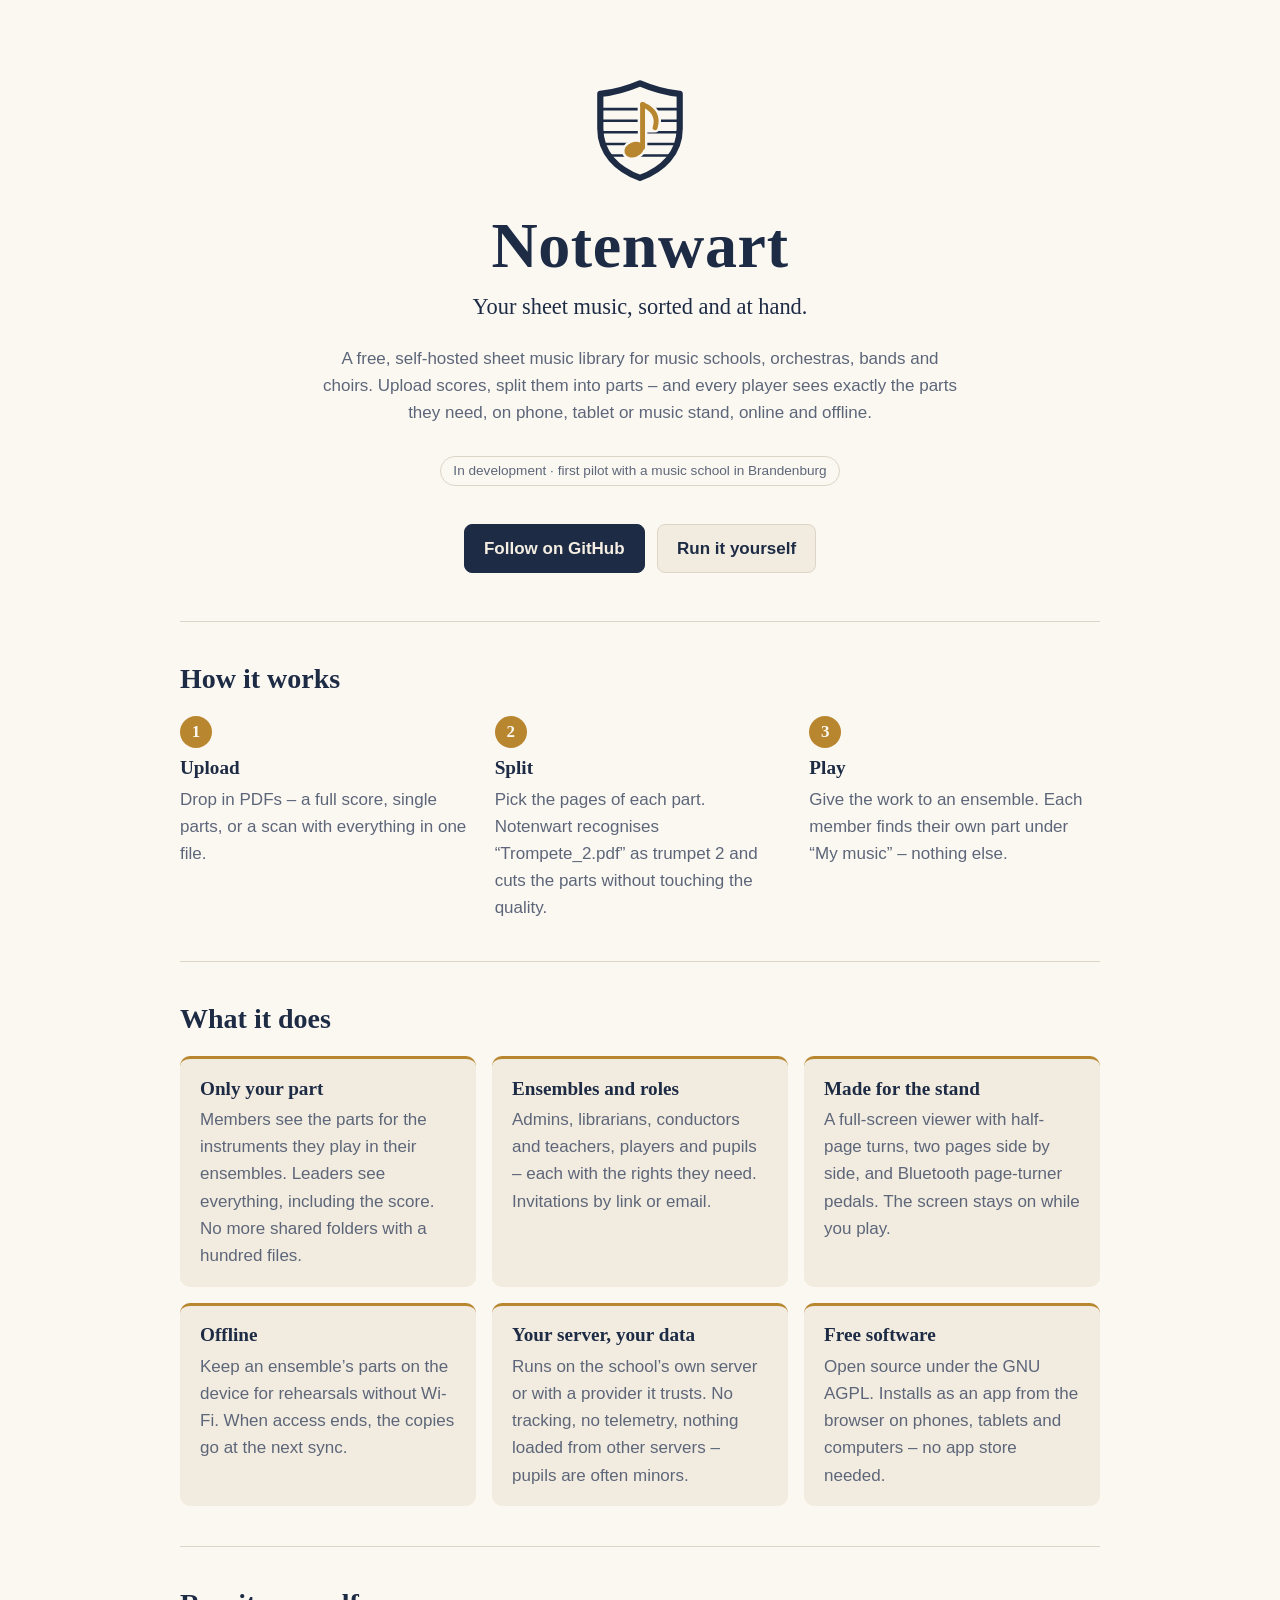
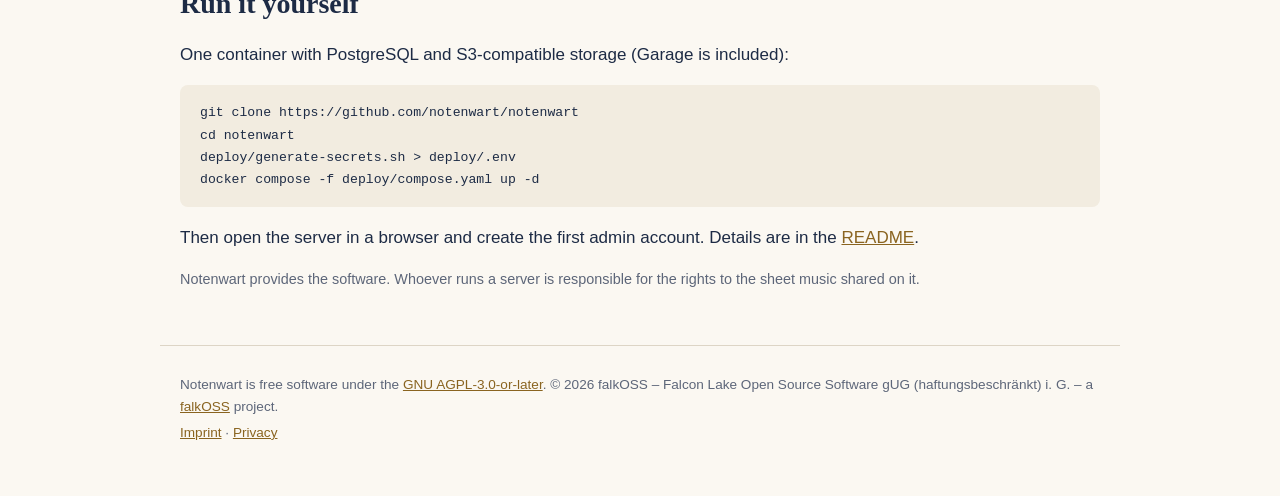
==== index.html @ 872096de "Website for notenwart.app Static one-page site in Notenwart's colours and type, light and dark, with" ====
<!doctype html>
<!-- SPDX-License-Identifier: AGPL-3.0-or-later -->
<html lang="en">
<head>
  <meta charset="utf-8">
  <meta name="viewport" content="width=device-width, initial-scale=1">
  <title>Notenwart – sheet music for schools, orchestras and bands</title>
  <meta name="description" content="Notenwart is a free, self-hosted sheet music library: upload scores, split them into parts, and every player sees exactly the parts they need – online and offline.">
  <meta name="theme-color" content="#F5EFE3" media="(prefers-color-scheme: light)">
  <meta name="theme-color" content="#121A2B" media="(prefers-color-scheme: dark)">
  <link rel="canonical" href="https://notenwart.app/">
  <meta property="og:title" content="Notenwart">
  <meta property="og:description" content="Sheet music for schools, orchestras and bands – every player sees their own part.">
  <meta property="og:image" content="https://notenwart.app/assets/og.png">
  <meta property="og:url" content="https://notenwart.app/">
  <meta property="og:type" content="website">
  <meta name="twitter:card" content="summary_large_image">
  <link rel="icon" href="favicon.ico" sizes="any">
  <link rel="icon" href="favicon.svg" type="image/svg+xml">
  <link rel="apple-touch-icon" href="apple-touch-icon.png">
  <link rel="manifest" href="site.webmanifest">
  <link rel="stylesheet" href="style.css">
</head>
<body>
  <header class="hero">
    <picture>
      <source srcset="assets/mark-dark.svg" media="(prefers-color-scheme: dark)">
      <img class="mark" src="assets/mark-light.svg" alt="" width="132" height="132">
    </picture>
    <h1 class="wordmark">Notenwart</h1>
    <p class="tagline">Your sheet music, sorted and at hand.</p>
    <p class="lead">A free, self-hosted sheet music library for music schools, orchestras, bands and choirs. Upload
      scores, split them into parts – and every player sees exactly the parts they need, on phone, tablet or music
      stand, online and offline.</p>
    <p class="status">In development · first pilot with a music school in Brandenburg</p>
    <nav class="actions">
      <a class="button primary" href="https://github.com/notenwart/notenwart">Follow on GitHub</a>
      <a class="button" href="#self-hosting">Run it yourself</a>
    </nav>
  </header>

  <main>
    <section class="steps" aria-labelledby="how">
      <h2 id="how">How it works</h2>
      <ol>
        <li>
          <h3>Upload</h3>
          <p>Drop in PDFs – a full score, single parts, or a scan with everything in one file.</p>
        </li>
        <li>
          <h3>Split</h3>
          <p>Pick the pages of each part. Notenwart recognises “Trompete_2.pdf” as trumpet 2 and cuts the parts
            without touching the quality.</p>
        </li>
        <li>
          <h3>Play</h3>
          <p>Give the work to an ensemble. Each member finds their own part under “My music” – nothing else.</p>
        </li>
      </ol>
    </section>

    <section aria-labelledby="features">
      <h2 id="features">What it does</h2>
      <div class="features">
        <article>
          <h3>Only your part</h3>
          <p>Members see the parts for the instruments they play in their ensembles. Leaders see everything,
            including the score. No more shared folders with a hundred files.</p>
        </article>
        <article>
          <h3>Ensembles and roles</h3>
          <p>Admins, librarians, conductors and teachers, players and pupils – each with the rights they need.
            Invitations by link or email.</p>
        </article>
        <article>
          <h3>Made for the stand</h3>
          <p>A full-screen viewer with half-page turns, two pages side by side, and Bluetooth page-turner pedals.
            The screen stays on while you play.</p>
        </article>
        <article>
          <h3>Offline</h3>
          <p>Keep an ensemble’s parts on the device for rehearsals without Wi-Fi. When access ends, the copies go
            at the next sync.</p>
        </article>
        <article>
          <h3>Your server, your data</h3>
          <p>Runs on the school’s own server or with a provider it trusts. No tracking, no telemetry, nothing
            loaded from other servers – pupils are often minors.</p>
        </article>
        <article>
          <h3>Free software</h3>
          <p>Open source under the GNU AGPL. Installs as an app from the browser on phones, tablets and computers –
            no app store needed.</p>
        </article>
      </div>
    </section>

    <section id="self-hosting" aria-labelledby="run">
      <h2 id="run">Run it yourself</h2>
      <p>One container with PostgreSQL and S3-compatible storage (Garage is included):</p>
<pre><code>git clone https://github.com/notenwart/notenwart
cd notenwart
deploy/generate-secrets.sh &gt; deploy/.env
docker compose -f deploy/compose.yaml up -d</code></pre>
      <p>Then open the server in a browser and create the first admin account. Details are in the
        <a href="https://github.com/notenwart/notenwart#readme">README</a>.</p>
      <p class="note">Notenwart provides the software. Whoever runs a server is responsible for the rights to the
        sheet music shared on it.</p>
    </section>
  </main>

  <footer>
    <p>Notenwart is free software under the
      <a href="https://github.com/notenwart/notenwart/blob/main/LICENSE">GNU AGPL-3.0-or-later</a>.
      © 2026 falkOSS – Falcon Lake Open Source Software gUG (haftungsbeschränkt) i. G. – a
      <a href="https://falkoss.org">falkOSS</a> project.</p>
    <p><a href="https://falkoss.org/impressum.html">Imprint</a> · <a href="https://falkoss.org/datenschutz.html">Privacy</a></p>
  </footer>
</body>
</html>
---- style.css ----
/* SPDX-License-Identifier: AGPL-3.0-or-later */
/* Colours and type from the brand kit (notenwart/brand/README.md). No external fonts. */
:root {
  color-scheme: light dark;
  --bg: #fbf8f2;
  --surface: #f2ece0;
  --line: #ddd5c6;
  --text: #1d2b45;
  --muted: #5d6679;
  --link: #8a6420;
  --brass: #b8862e;
  --button: #1d2b45;
  --button-text: #f5efe3;
  --serif: Charter, "Bitstream Charter", "Iowan Old Style", Georgia, serif;
  --sans: -apple-system, BlinkMacSystemFont, "Segoe UI", Roboto, sans-serif;
  --mono: Menlo, ui-monospace, SFMono-Regular, Consolas, monospace;
}
@media (prefers-color-scheme: dark) {
  :root {
    --bg: #121a2b;
    --surface: #1d2b45;
    --line: #2e3d5c;
    --text: #f5efe3;
    --muted: #a9b1c2;
    --link: #d9a441;
    --brass: #d9a441;
    --button: #d9a441;
    --button-text: #121a2b;
  }
}

* { box-sizing: border-box; }
html { -webkit-text-size-adjust: 100%; }
body {
  margin: 0;
  background: var(--bg);
  color: var(--text);
  font: 17px/1.6 var(--sans);
}
a { color: var(--link); }
h1, h2, h3 { font-family: var(--serif); font-weight: 600; line-height: 1.2; }
h2 { font-size: 1.75rem; margin: 0 0 1.25rem; }
h3 { font-size: 1.2rem; margin: 0 0 0.4rem; }
code, pre { font-family: var(--mono); font-size: 0.88em; }

.hero, main, footer { max-width: 60rem; margin: 0 auto; padding: 0 1.25rem; }

.hero { text-align: center; padding-top: 4rem; padding-bottom: 3rem; }
.mark { display: block; margin: 0 auto; width: 132px; height: 132px; }
.wordmark { font-size: clamp(2.6rem, 8vw, 4rem); margin: 0.75rem 0 0.25rem; letter-spacing: 0.01em; }
.tagline { font-family: var(--serif); font-size: 1.4rem; margin: 0 0 1.25rem; }
.lead { max-width: 40rem; margin: 0 auto 1rem; color: var(--muted); }
.status {
  display: inline-block;
  font-size: 0.85rem;
  border: 1px solid var(--line);
  border-radius: 999px;
  padding: 0.2rem 0.8rem;
  color: var(--muted);
}
.actions { display: flex; flex-wrap: wrap; gap: 0.75rem; justify-content: center; margin-top: 1.5rem; }
.button {
  display: inline-block;
  padding: 0.65rem 1.2rem;
  border-radius: 8px;
  border: 1px solid var(--line);
  background: var(--surface);
  color: var(--text);
  text-decoration: none;
  font-weight: 600;
}
.button.primary { background: var(--button); border-color: var(--button); color: var(--button-text); }

main section { padding: 2.5rem 0; border-top: 1px solid var(--line); }

.steps ol {
  list-style: none;
  counter-reset: step;
  padding: 0;
  margin: 0;
  display: grid;
  grid-template-columns: repeat(auto-fit, minmax(15rem, 1fr));
  gap: 1.5rem;
}
.steps li { counter-increment: step; }
.steps li::before {
  content: counter(step);
  display: inline-flex;
  align-items: center;
  justify-content: center;
  width: 2rem;
  height: 2rem;
  border-radius: 50%;
  background: var(--brass);
  color: var(--bg);
  font-family: var(--serif);
  font-weight: 600;
  margin-bottom: 0.5rem;
}
.steps p, .features p { margin: 0; color: var(--muted); }

.features {
  display: grid;
  grid-template-columns: repeat(auto-fit, minmax(16rem, 1fr));
  gap: 1rem;
}
.features article {
  background: var(--surface);
  border-radius: 10px;
  padding: 1.1rem 1.25rem;
  border-top: 3px solid var(--brass);
}

pre {
  background: var(--surface);
  border-radius: 8px;
  padding: 1rem 1.25rem;
  overflow-x: auto;
  line-height: 1.5;
}
.note { font-size: 0.9rem; color: var(--muted); }

footer {
  border-top: 1px solid var(--line);
  padding-top: 1.5rem;
  padding-bottom: 3rem;
  font-size: 0.85rem;
  color: var(--muted);
}
footer p { margin: 0.25rem 0; }
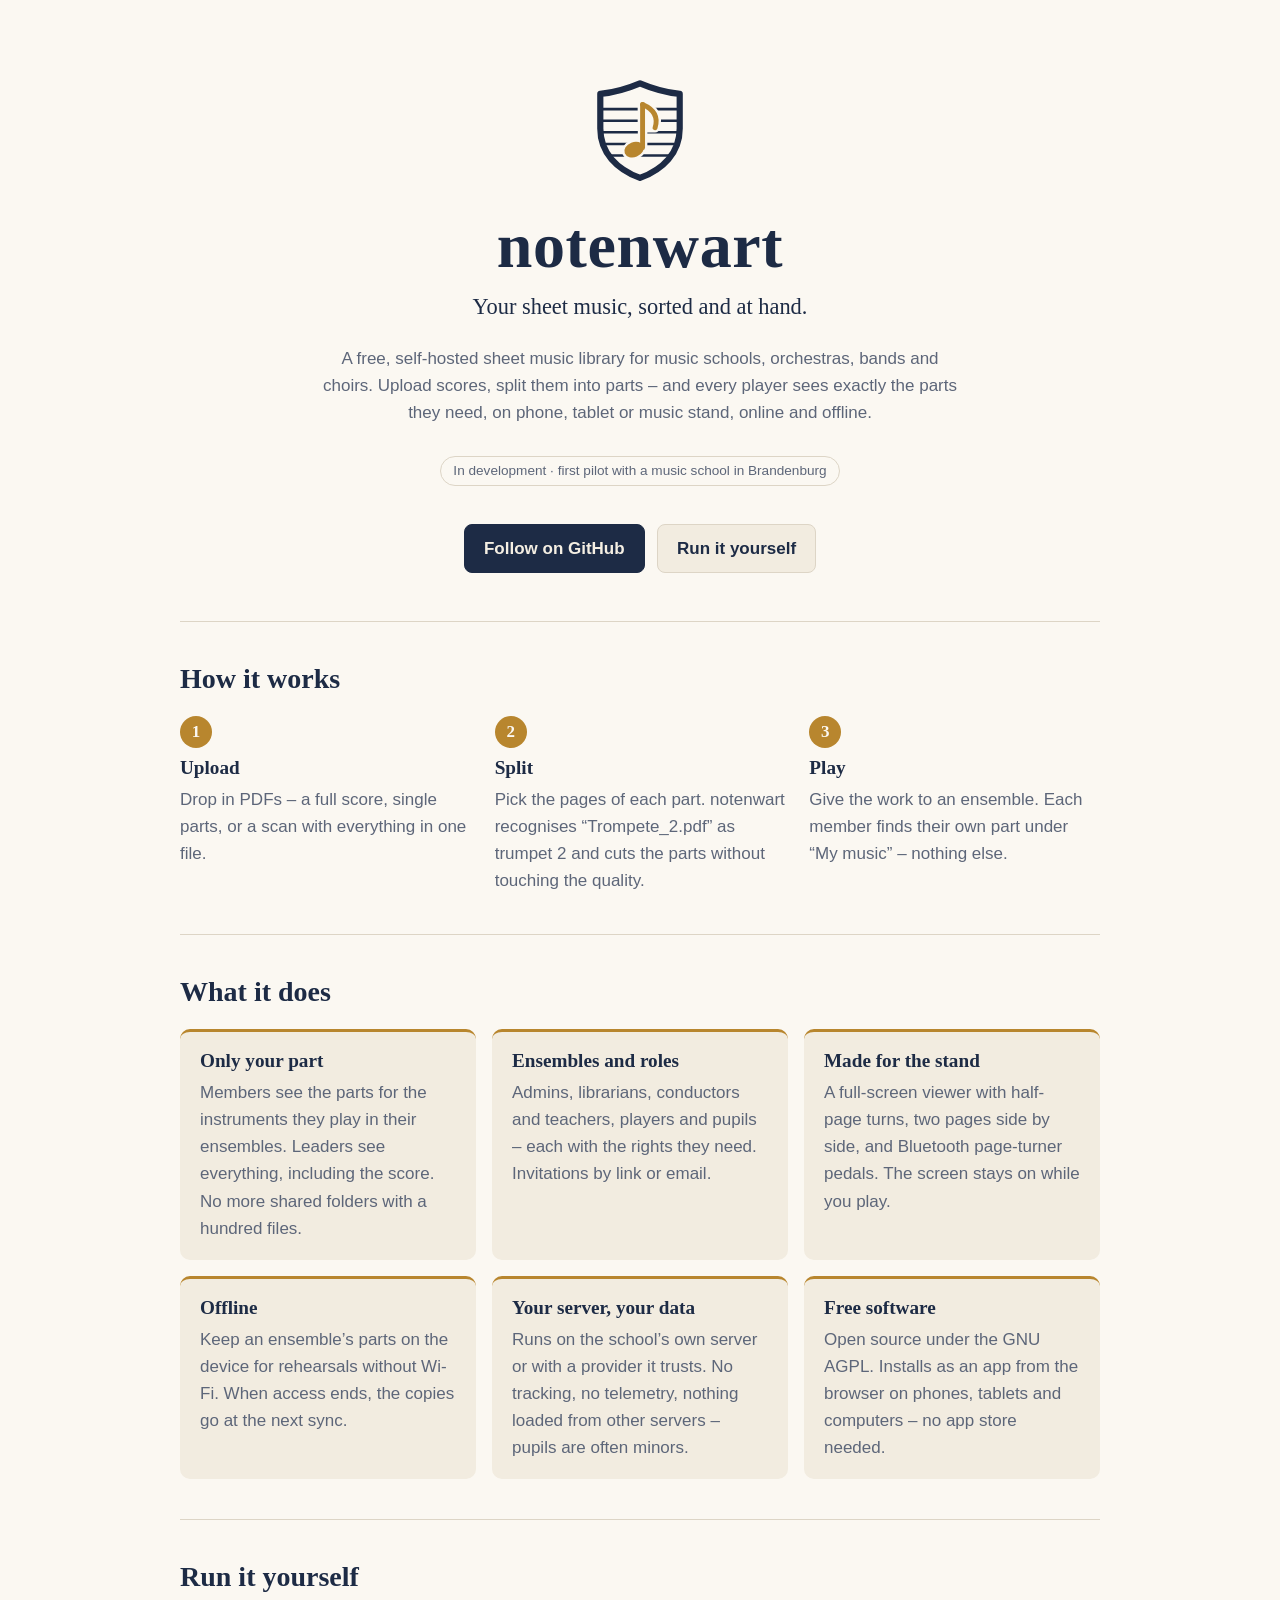
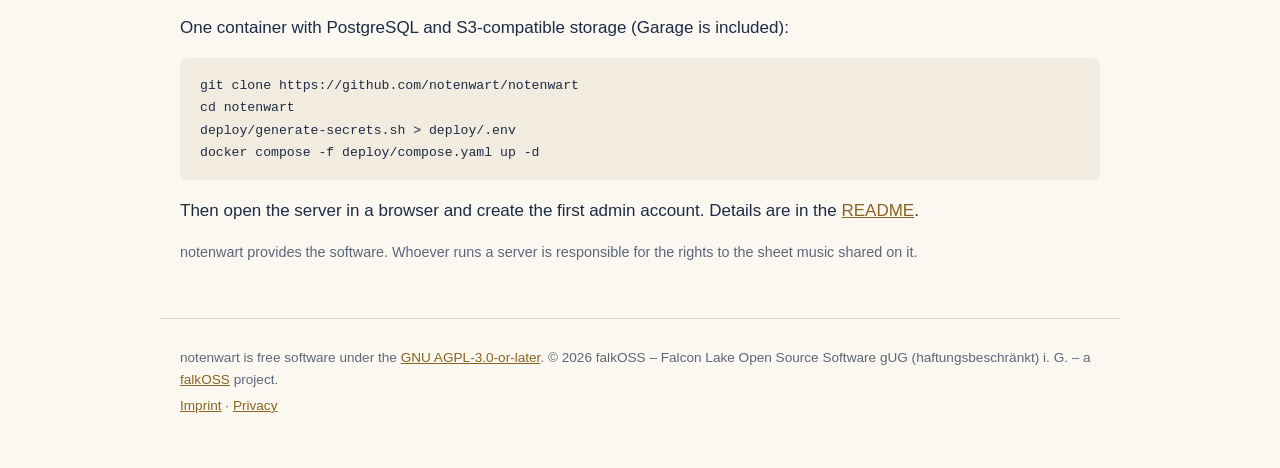
==== commit dff9edfd: "Name in lowercase: notenwart (wordmark regenerated) Co-Authored-By: Claude Opus 5.5 <noreply@anthrop" ====
--- a/index.html
+++ b/index.html
@@ -4,12 +4,12 @@
 <head>
   <meta charset="utf-8">
   <meta name="viewport" content="width=device-width, initial-scale=1">
-  <title>Notenwart – sheet music for schools, orchestras and bands</title>
-  <meta name="description" content="Notenwart is a free, self-hosted sheet music library: upload scores, split them into parts, and every player sees exactly the parts they need – online and offline.">
+  <title>notenwart – sheet music for schools, orchestras and bands</title>
+  <meta name="description" content="notenwart is a free, self-hosted sheet music library: upload scores, split them into parts, and every player sees exactly the parts they need – online and offline.">
   <meta name="theme-color" content="#F5EFE3" media="(prefers-color-scheme: light)">
   <meta name="theme-color" content="#121A2B" media="(prefers-color-scheme: dark)">
   <link rel="canonical" href="https://notenwart.app/">
-  <meta property="og:title" content="Notenwart">
+  <meta property="og:title" content="notenwart">
   <meta property="og:description" content="Sheet music for schools, orchestras and bands – every player sees their own part.">
   <meta property="og:image" content="https://notenwart.app/assets/og.png">
   <meta property="og:url" content="https://notenwart.app/">
@@ -27,7 +27,7 @@
       <source srcset="assets/mark-dark.svg" media="(prefers-color-scheme: dark)">
       <img class="mark" src="assets/mark-light.svg" alt="" width="132" height="132">
     </picture>
-    <h1 class="wordmark">Notenwart</h1>
+    <h1 class="wordmark">notenwart</h1>
     <p class="tagline">Your sheet music, sorted and at hand.</p>
     <p class="lead">A free, self-hosted sheet music library for music schools, orchestras, bands and choirs. Upload
       scores, split them into parts – and every player sees exactly the parts they need, on phone, tablet or music
@@ -49,7 +49,7 @@
         </li>
         <li>
           <h3>Split</h3>
-          <p>Pick the pages of each part. Notenwart recognises “Trompete_2.pdf” as trumpet 2 and cuts the parts
+          <p>Pick the pages of each part. notenwart recognises “Trompete_2.pdf” as trumpet 2 and cuts the parts
             without touching the quality.</p>
         </li>
         <li>
@@ -104,13 +104,13 @@
 docker compose -f deploy/compose.yaml up -d</code></pre>
       <p>Then open the server in a browser and create the first admin account. Details are in the
         <a href="https://github.com/notenwart/notenwart#readme">README</a>.</p>
-      <p class="note">Notenwart provides the software. Whoever runs a server is responsible for the rights to the
+      <p class="note">notenwart provides the software. Whoever runs a server is responsible for the rights to the
         sheet music shared on it.</p>
     </section>
   </main>
 
   <footer>
-    <p>Notenwart is free software under the
+    <p>notenwart is free software under the
       <a href="https://github.com/notenwart/notenwart/blob/main/LICENSE">GNU AGPL-3.0-or-later</a>.
       © 2026 falkOSS – Falcon Lake Open Source Software gUG (haftungsbeschränkt) i. G. – a
       <a href="https://falkoss.org">falkOSS</a> project.</p>
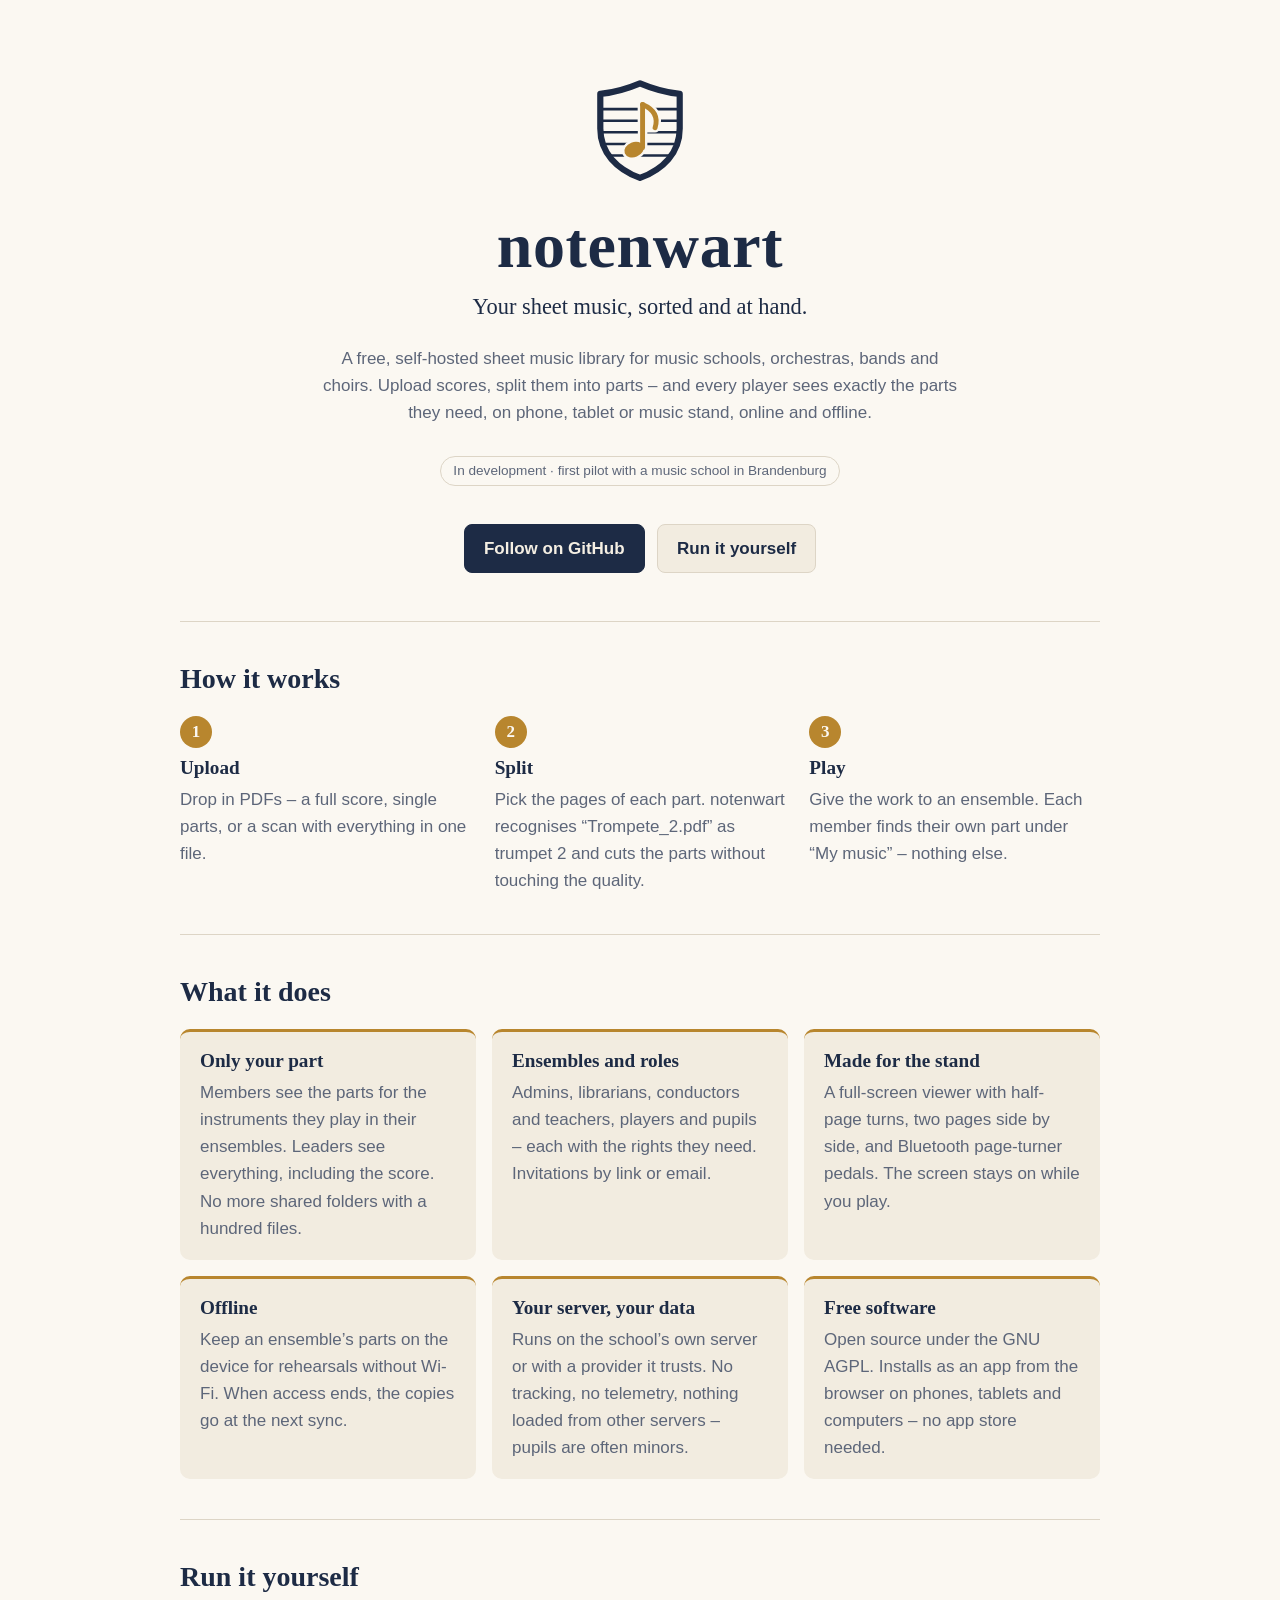
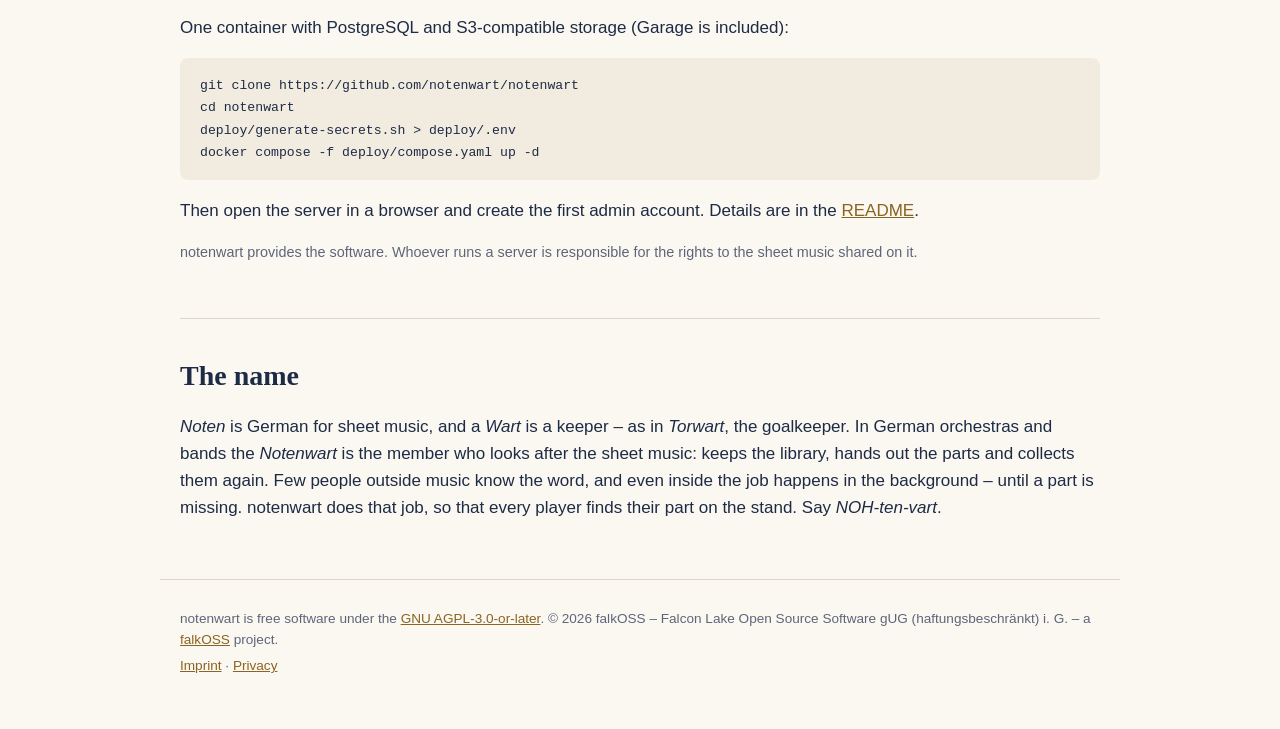
==== commit 69fe36c4: "Explain the name notenwart As falkoss/starterpack docs/naming.md asks: the same short text on the we" ====
--- a/index.html
+++ b/index.html
@@ -11,7 +11,7 @@
   <link rel="canonical" href="https://notenwart.app/">
   <meta property="og:title" content="notenwart">
   <meta property="og:description" content="Sheet music for schools, orchestras and bands – every player sees their own part.">
-  <meta property="og:image" content="https://notenwart.app/assets/og.png">
+  <meta property="og:image" content="https://notenwart.app/social.png">
   <meta property="og:url" content="https://notenwart.app/">
   <meta property="og:type" content="website">
   <meta name="twitter:card" content="summary_large_image">
@@ -24,8 +24,8 @@
 <body>
   <header class="hero">
     <picture>
-      <source srcset="assets/mark-dark.svg" media="(prefers-color-scheme: dark)">
-      <img class="mark" src="assets/mark-light.svg" alt="" width="132" height="132">
+      <source srcset="assets/notenwart-mark-on-dark.svg" media="(prefers-color-scheme: dark)">
+      <img class="mark" src="assets/notenwart-mark-on-light.svg" alt="" width="132" height="132">
     </picture>
     <h1 class="wordmark">notenwart</h1>
     <p class="tagline">Your sheet music, sorted and at hand.</p>
@@ -107,6 +107,15 @@
       <p class="note">notenwart provides the software. Whoever runs a server is responsible for the rights to the
         sheet music shared on it.</p>
     </section>
+
+    <section id="name" aria-labelledby="name-title">
+      <h2 id="name-title">The name</h2>
+      <p><em>Noten</em> is German for sheet music, and a <em>Wart</em> is a keeper – as in <em>Torwart</em>, the
+        goalkeeper. In German orchestras and bands the <em>Notenwart</em> is the member who looks after the sheet music:
+        keeps the library, hands out the parts and collects them again. Few people outside music know the word, and even
+        inside the job happens in the background – until a part is missing. notenwart does that job, so that every
+        player finds their part on the stand. Say <em>NOH-ten-vart</em>.</p>
+    </section>
   </main>
 
   <footer>
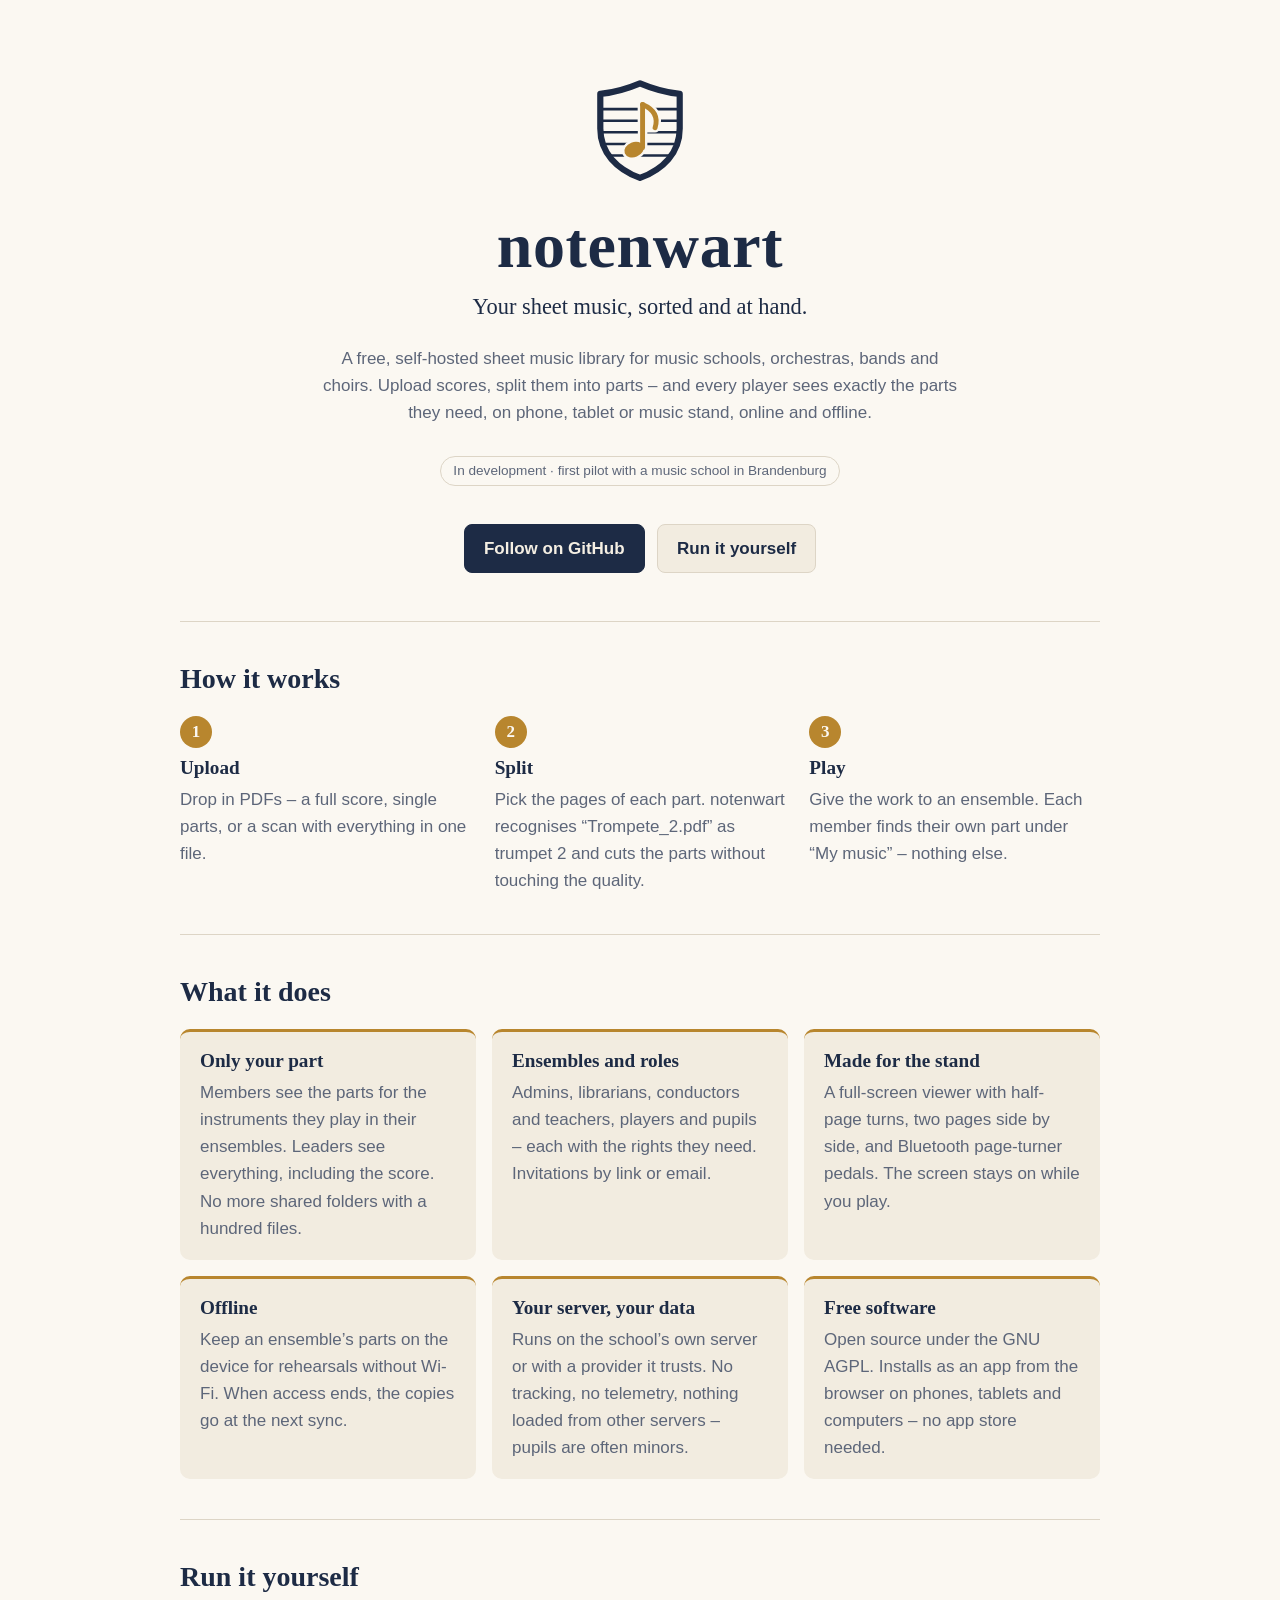
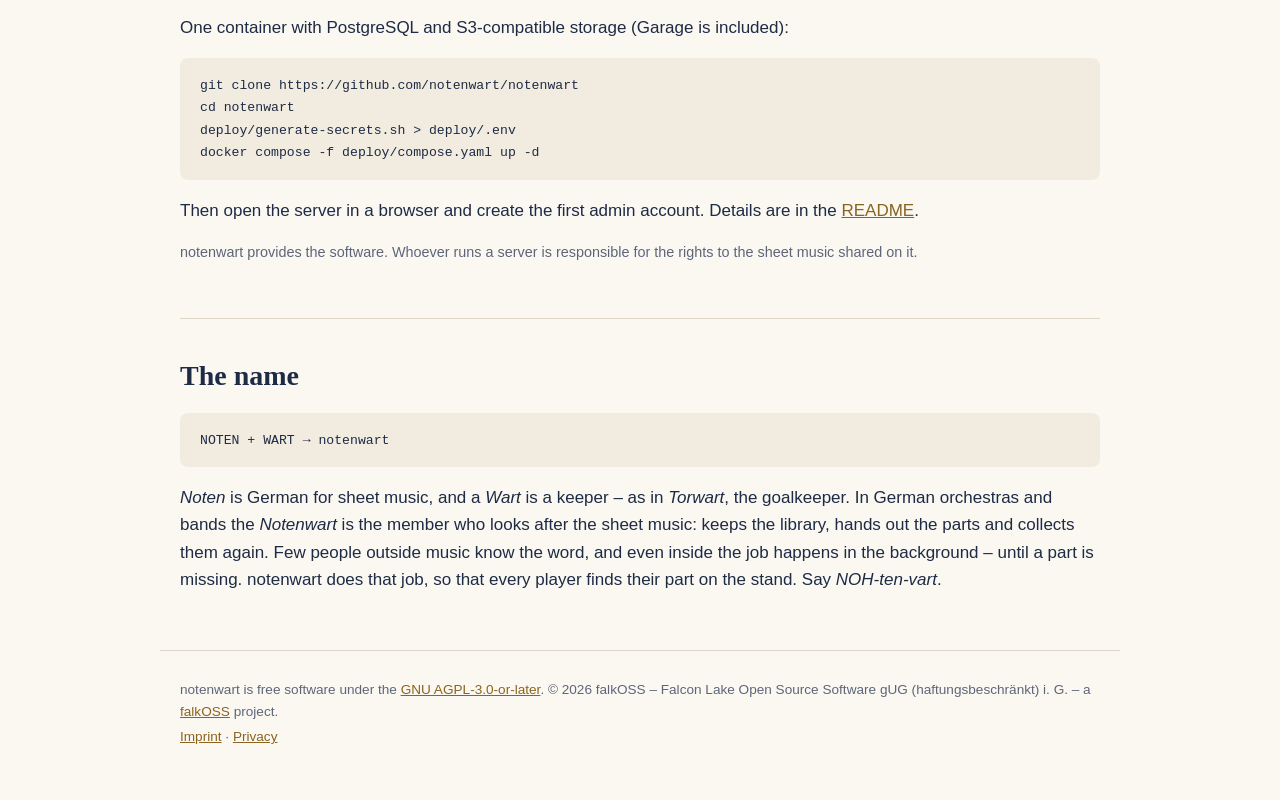
==== commit 018cef98: "The name: the derivation as in the README Same text in every place, as falkoss/starterpack docs/nami" ====
--- a/index.html
+++ b/index.html
@@ -110,6 +110,7 @@
 
     <section id="name" aria-labelledby="name-title">
       <h2 id="name-title">The name</h2>
+<pre><code>NOTEN + WART → notenwart</code></pre>
       <p><em>Noten</em> is German for sheet music, and a <em>Wart</em> is a keeper – as in <em>Torwart</em>, the
         goalkeeper. In German orchestras and bands the <em>Notenwart</em> is the member who looks after the sheet music:
         keeps the library, hands out the parts and collects them again. Few people outside music know the word, and even
